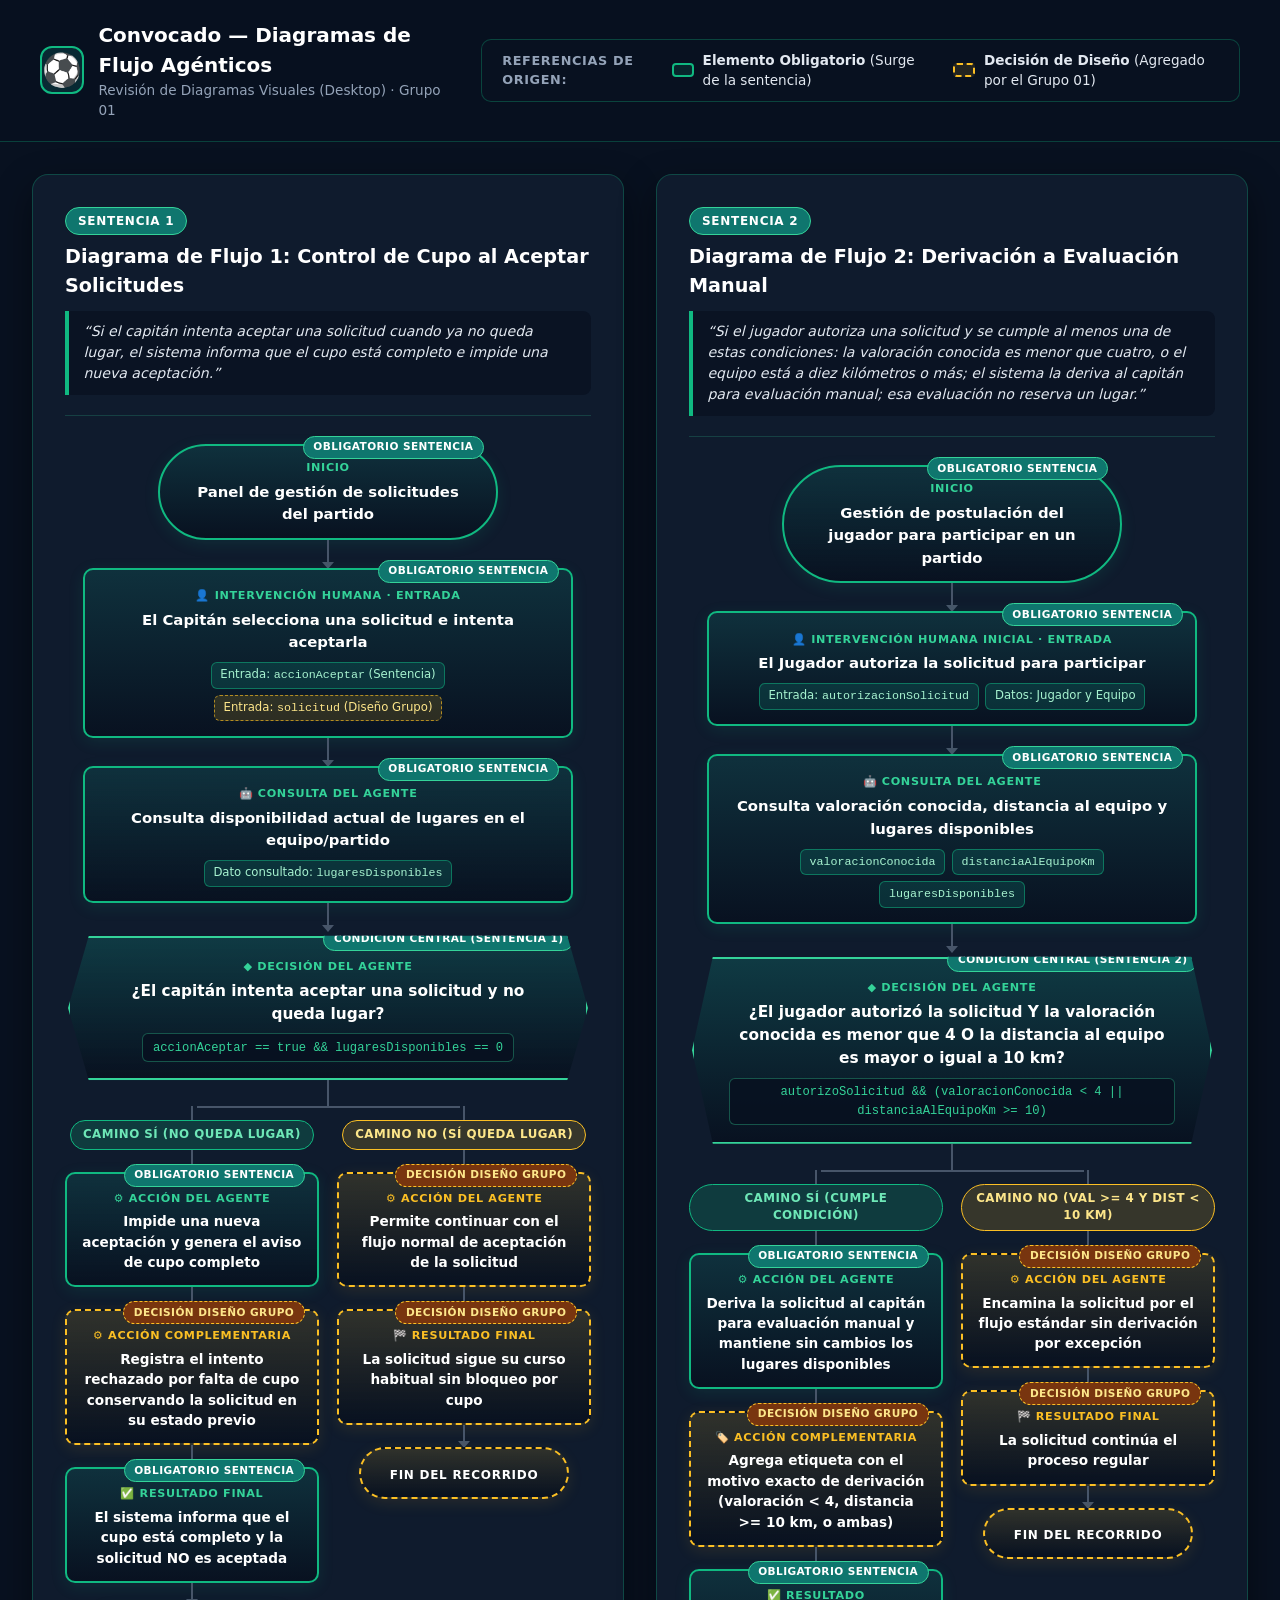
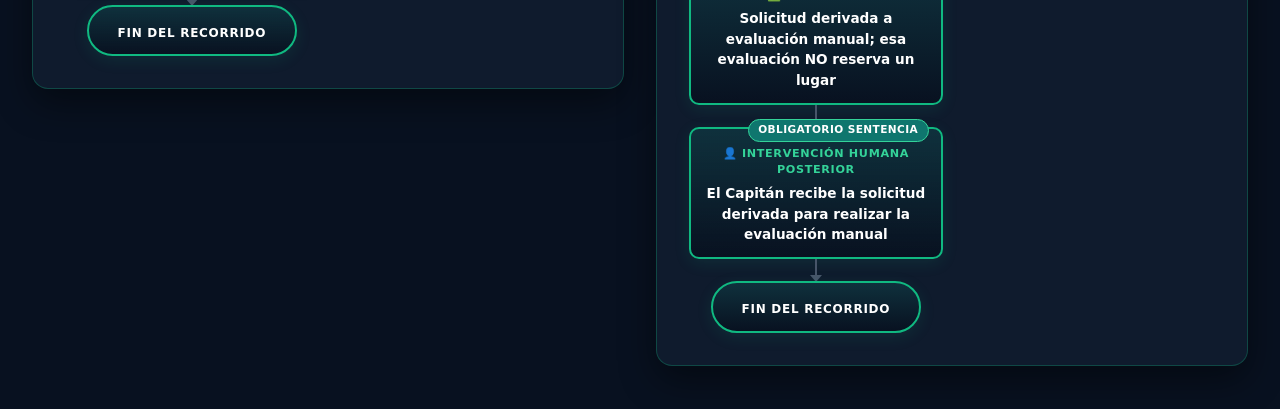
==== diagramas.html @ 51ba145c "Diagramas de flujo viuales en html y css" ====
<!DOCTYPE html>
<html lang="es">

<head>
  <meta charset="UTF-8" />
  <meta name="viewport" content="width=device-width, initial-scale=1.0" />
  <title>Diagramas de Flujo Visuales - Convocado (Grupo 01)</title>
  <link rel="stylesheet" href="diagramas.css" />
</head>

<body>

  <header class="page-header">
    <div class="header-inner">
      <div class="brand">
        <span class="brand-icon" aria-hidden="true">⚽</span>
        <div>
          <h1>Convocado — Diagramas de Flujo Agénticos</h1>
          <p>Revisión de Diagramas Visuales (Desktop) · Grupo 01</p>
        </div>
      </div>

      <!-- Leyenda Global de Origen -->
      <div class="legend" aria-label="Leyenda de distinción visual">
        <div class="legend-title">Referencias de Origen:</div>
        <div class="legend-item">
          <span class="legend-swatch swatch-mandatory"></span>
          <span><strong>Elemento Obligatorio</strong> (Surge de la sentencia)</span>
        </div>
        <div class="legend-item">
          <span class="legend-swatch swatch-design"></span>
          <span><strong>Decisión de Diseño</strong> (Agregado por el Grupo 01)</span>
        </div>
      </div>
    </div>
  </header>

  <main class="diagrams-grid">

    <!-- ===================================================================
         DIAGRAMA 1: SENTENCIA 1 (CONTROL DE CUPO)
         =================================================================== -->
    <section class="diagram-card" aria-labelledby="titulo-diagrama-1">
      <div class="diagram-header">
        <span class="sentence-tag">Sentencia 1</span>
        <h2 id="titulo-diagrama-1">Diagrama de Flujo 1: Control de Cupo al Aceptar Solicitudes</h2>
        <blockquote class="sentence-quote">
          “Si el capitán intenta aceptar una solicitud cuando ya no queda lugar, el sistema informa que el cupo está
          completo e impide una nueva aceptación.”
        </blockquote>
      </div>

      <div class="flowchart">

        <!-- 1. INICIO -->
        <div class="node node-terminal node-mandatory">
          <span class="node-origin-badge badge-mandatory">Obligatorio Sentencia</span>
          <div class="node-type">INICIO</div>
          <div class="node-title">Panel de gestión de solicitudes del partido</div>
        </div>

        <div class="connector-vertical"></div>

        <!-- 2. INTERVENCIÓN HUMANA + ENTRADA -->
        <div class="node node-human node-mandatory">
          <span class="node-origin-badge badge-mandatory">Obligatorio Sentencia</span>
          <div class="node-type">👤 INTERVENCIÓN HUMANA · ENTRADA</div>
          <div class="node-title">El Capitán selecciona una solicitud e intenta aceptarla</div>
          <div class="node-meta">
            <span class="meta-pill pill-mandatory">Entrada: <code>accionAceptar</code> (Sentencia)</span>
            <span class="meta-pill pill-design">Entrada: <code>solicitud</code> (Diseño Grupo)</span>
          </div>
        </div>

        <div class="connector-vertical"></div>

        <!-- 3. CONSULTA DEL AGENTE -->
        <div class="node node-agent-query node-mandatory">
          <span class="node-origin-badge badge-mandatory">Obligatorio Sentencia</span>
          <div class="node-type">🤖 CONSULTA DEL AGENTE</div>
          <div class="node-title">Consulta disponibilidad actual de lugares en el equipo/partido</div>
          <div class="node-meta">
            <span class="meta-pill pill-mandatory">Dato consultado: <code>lugaresDisponibles</code></span>
          </div>
        </div>

        <div class="connector-vertical"></div>

        <!-- 4. DECISIÓN CENTRAL -->
        <div class="decision-wrapper">
          <div class="node node-decision node-mandatory">
            <span class="node-origin-badge badge-mandatory">Condición Central (Sentencia 1)</span>
            <div class="node-type">◆ DECISIÓN DEL AGENTE</div>
            <div class="node-question">
              ¿El capitán intenta aceptar una solicitud y no queda lugar?
            </div>
            <div class="node-code"><code>accionAceptar == true && lugaresDisponibles == 0</code></div>
          </div>
        </div>

        <!-- BIFURCACIÓN SÍ / NO -->
        <div class="branches-container">
          <!-- Conector horizontal superior de bifurcación -->
          <div class="branch-split-bar"></div>

          <!-- CAMINO SÍ (IZQUIERDA) -->
          <div class="branch-column branch-yes">
            <div class="branch-badge badge-yes">CAMINO SÍ (No queda lugar)</div>
            <div class="connector-vertical short"></div>

            <!-- Acción Obligatoria -->
            <div class="node node-action node-mandatory">
              <span class="node-origin-badge badge-mandatory">Obligatorio Sentencia</span>
              <div class="node-type">⚙️ ACCIÓN DEL AGENTE</div>
              <div class="node-title">Impide una nueva aceptación y genera el aviso de cupo completo</div>
            </div>

            <div class="connector-vertical short"></div>

            <!-- Acción Diseño del Grupo -->
            <div class="node node-action node-design">
              <span class="node-origin-badge badge-design">Decisión Diseño Grupo</span>
              <div class="node-type">⚙️ ACCIÓN COMPLEMENTARIA</div>
              <div class="node-title">Registra el intento rechazado por falta de cupo conservando la solicitud en su
                estado previo</div>
            </div>

            <div class="connector-vertical short"></div>

            <!-- Resultado Final SÍ -->
            <div class="node node-result node-mandatory">
              <span class="node-origin-badge badge-mandatory">Obligatorio Sentencia</span>
              <div class="node-type">✅ RESULTADO FINAL</div>
              <div class="node-title">El sistema informa que el cupo está completo y la solicitud NO es aceptada</div>
            </div>

            <div class="connector-vertical short"></div>

            <div class="node node-terminal-end node-mandatory">
              FIN DEL RECORRIDO
            </div>
          </div>

          <!-- CAMINO NO (DERECHA) -->
          <div class="branch-column branch-no">
            <div class="branch-badge badge-no">CAMINO NO (Sí queda lugar)</div>
            <div class="connector-vertical short"></div>

            <!-- Acción Camino NO -->
            <div class="node node-action node-design">
              <span class="node-origin-badge badge-design">Decisión Diseño Grupo</span>
              <div class="node-type">⚙️ ACCIÓN DEL AGENTE</div>
              <div class="node-title">Permite continuar con el flujo normal de aceptación de la solicitud</div>
            </div>

            <div class="connector-vertical short"></div>

            <!-- Resultado Camino NO -->
            <div class="node node-result node-design">
              <span class="node-origin-badge badge-design">Decisión Diseño Grupo</span>
              <div class="node-type">🏁 RESULTADO FINAL</div>
              <div class="node-title">La solicitud sigue su curso habitual sin bloqueo por cupo</div>
            </div>

            <div class="connector-vertical short"></div>

            <div class="node node-terminal-end node-design">
              FIN DEL RECORRIDO
            </div>
          </div>
        </div>

      </div>
    </section>

    <!-- ===================================================================
         DIAGRAMA 2: SENTENCIA 2 (DERIVACIÓN A EVALUACIÓN MANUAL)
         =================================================================== -->
    <section class="diagram-card" aria-labelledby="titulo-diagrama-2">
      <div class="diagram-header">
        <span class="sentence-tag">Sentencia 2</span>
        <h2 id="titulo-diagrama-2">Diagrama de Flujo 2: Derivación a Evaluación Manual</h2>
        <blockquote class="sentence-quote">
          “Si el jugador autoriza una solicitud y se cumple al menos una de estas condiciones: la valoración conocida es
          menor que cuatro, o el equipo está a diez kilómetros o más; el sistema la deriva al capitán para evaluación
          manual; esa evaluación no reserva un lugar.”
        </blockquote>
      </div>

      <div class="flowchart">

        <!-- 1. INICIO -->
        <div class="node node-terminal node-mandatory">
          <span class="node-origin-badge badge-mandatory">Obligatorio Sentencia</span>
          <div class="node-type">INICIO</div>
          <div class="node-title">Gestión de postulación del jugador para participar en un partido</div>
        </div>

        <div class="connector-vertical"></div>

        <!-- 2. INTERVENCIÓN HUMANA INICIAL + ENTRADA -->
        <div class="node node-human node-mandatory">
          <span class="node-origin-badge badge-mandatory">Obligatorio Sentencia</span>
          <div class="node-type">👤 INTERVENCIÓN HUMANA INICIAL · ENTRADA</div>
          <div class="node-title">El Jugador autoriza la solicitud para participar</div>
          <div class="node-meta">
            <span class="meta-pill pill-mandatory">Entrada: <code>autorizacionSolicitud</code></span>
            <span class="meta-pill pill-mandatory">Datos: Jugador y Equipo</span>
          </div>
        </div>

        <div class="connector-vertical"></div>

        <!-- 3. CONSULTA DEL AGENTE -->
        <div class="node node-agent-query node-mandatory">
          <span class="node-origin-badge badge-mandatory">Obligatorio Sentencia</span>
          <div class="node-type">🤖 CONSULTA DEL AGENTE</div>
          <div class="node-title">Consulta valoración conocida, distancia al equipo y lugares disponibles</div>
          <div class="node-meta">
            <span class="meta-pill pill-mandatory"><code>valoracionConocida</code></span>
            <span class="meta-pill pill-mandatory"><code>distanciaAlEquipoKm</code></span>
            <span class="meta-pill pill-mandatory"><code>lugaresDisponibles</code></span>
          </div>
        </div>

        <div class="connector-vertical"></div>

        <!-- 4. DECISIÓN CENTRAL -->
        <div class="decision-wrapper">
          <div class="node node-decision node-mandatory">
            <span class="node-origin-badge badge-mandatory">Condición Central (Sentencia 2)</span>
            <div class="node-type">◆ DECISIÓN DEL AGENTE</div>
            <div class="node-question">
              ¿El jugador autorizó la solicitud Y la valoración conocida es menor que 4 O la distancia al equipo es
              mayor o igual a 10 km?
            </div>
            <div class="node-code">
              <code>autorizoSolicitud && (valoracionConocida &lt; 4 || distanciaAlEquipoKm &gt;= 10)</code></div>
          </div>
        </div>

        <!-- BIFURCACIÓN SÍ / NO -->
        <div class="branches-container">
          <div class="branch-split-bar"></div>

          <!-- CAMINO SÍ (IZQUIERDA) -->
          <div class="branch-column branch-yes">
            <div class="branch-badge badge-yes">CAMINO SÍ (Cumple condición)</div>
            <div class="connector-vertical short"></div>

            <!-- Acción Obligatoria -->
            <div class="node node-action node-mandatory">
              <span class="node-origin-badge badge-mandatory">Obligatorio Sentencia</span>
              <div class="node-type">⚙️ ACCIÓN DEL AGENTE</div>
              <div class="node-title">Deriva la solicitud al capitán para evaluación manual y mantiene sin cambios los
                lugares disponibles</div>
            </div>

            <div class="connector-vertical short"></div>

            <!-- Acción Diseño del Grupo -->
            <div class="node node-action node-design">
              <span class="node-origin-badge badge-design">Decisión Diseño Grupo</span>
              <div class="node-type">🏷️ ACCIÓN COMPLEMENTARIA</div>
              <div class="node-title">Agrega etiqueta con el motivo exacto de derivación (valoración &lt; 4, distancia
                &gt;= 10 km, o ambas)</div>
            </div>

            <div class="connector-vertical short"></div>

            <!-- Resultado Obligatorio -->
            <div class="node node-result node-mandatory">
              <span class="node-origin-badge badge-mandatory">Obligatorio Sentencia</span>
              <div class="node-type">✅ RESULTADO</div>
              <div class="node-title">Solicitud derivada a evaluación manual; esa evaluación NO reserva un lugar</div>
            </div>

            <div class="connector-vertical short"></div>

            <!-- Intervención Humana Posterior -->
            <div class="node node-human node-mandatory">
              <span class="node-origin-badge badge-mandatory">Obligatorio Sentencia</span>
              <div class="node-type">👤 INTERVENCIÓN HUMANA POSTERIOR</div>
              <div class="node-title">El Capitán recibe la solicitud derivada para realizar la evaluación manual</div>
            </div>

            <div class="connector-vertical short"></div>

            <div class="node node-terminal-end node-mandatory">
              FIN DEL RECORRIDO
            </div>
          </div>

          <!-- CAMINO NO (DERECHA) -->
          <div class="branch-column branch-no">
            <div class="branch-badge badge-no">CAMINO NO (Val &gt;= 4 Y Dist &lt; 10 km)</div>
            <div class="connector-vertical short"></div>

            <!-- Acción Camino NO -->
            <div class="node node-action node-design">
              <span class="node-origin-badge badge-design">Decisión Diseño Grupo</span>
              <div class="node-type">⚙️ ACCIÓN DEL AGENTE</div>
              <div class="node-title">Encamina la solicitud por el flujo estándar sin derivación por excepción</div>
            </div>

            <div class="connector-vertical short"></div>

            <!-- Resultado Camino NO -->
            <div class="node node-result node-design">
              <span class="node-origin-badge badge-design">Decisión Diseño Grupo</span>
              <div class="node-type">🏁 RESULTADO FINAL</div>
              <div class="node-title">La solicitud continúa el proceso regular</div>
            </div>

            <div class="connector-vertical short"></div>

            <div class="node node-terminal-end node-design">
              FIN DEL RECORRIDO
            </div>
          </div>
        </div>

      </div>
    </section>

  </main>

</body>

</html>
---- diagramas.css ----
/* ==========================================================================
   ESTILOS DE DIAGRAMAS DE FLUJO VISUALES - CONVOCADO (GRUPO 01)
   Optimizado para Desktop, Tablet y Mobile — Paleta Oficial Convocado
   ========================================================================== */

:root {
  --bg-page: #081120;
  --bg-card: #0f1b2d;
  --bg-node: #081120;
  --text-primary: #ffffff;
  --text-secondary: #e2e8f0;
  --text-muted: #94a3b8;

  /* Paleta Oficial Convocado */
  --convocado-green-main: #0f766e;
  --convocado-green-sec: #10b981;
  --convocado-green-light: #34d399;
  --convocado-yellow-accent: #fbbf24;

  /* Colores para Elementos Obligatorios de la Sentencia (Verde Convocado) */
  --mandatory-border: #10b981;
  --mandatory-bg: rgba(16, 185, 129, 0.13);
  --mandatory-badge-bg: #0f766e;
  --mandatory-badge-text: #ffffff;

  /* Colores para Decisiones de Diseño del Grupo (Amarillo Acento Logo) */
  --design-border: #fbbf24;
  --design-bg: rgba(251, 191, 36, 0.11);
  --design-badge-bg: #78350f;
  --design-badge-text: #fde68a;

  /* Acentos de tipos de nodo alineados a la identidad verde/amarilla */
  --decision-accent: #34d399;
  --human-accent: #10b981;
  --yes-color: #10b981;
  --no-color: #fbbf24;
  --line-color: #475569;
}

* {
  box-sizing: border-box;
  margin: 0;
  padding: 0;
}

body {
  font-family: 'Segoe UI', system-ui, -apple-system, sans-serif;
  background-color: var(--bg-page);
  color: var(--text-primary);
  line-height: 1.5;
  padding-bottom: 3rem;
  overflow-x: hidden;
}

/* ==========================================================================
   ENCABEZADO Y LEYENDA DE ORIGEN
   ========================================================================== */
.page-header {
  background: rgba(8, 17, 32, 0.95);
  border-bottom: 1px solid rgba(16, 185, 129, 0.28);
  padding: 1.25rem 2.5rem;
  position: sticky;
  top: 0;
  z-index: 100;
  backdrop-filter: blur(8px);
}

.header-inner {
  max-width: 1560px;
  margin: 0 auto;
  display: flex;
  align-items: center;
  justify-content: space-between;
  gap: 2rem;
}

.brand {
  display: flex;
  align-items: center;
  gap: 0.9rem;
}

.brand-icon {
  font-size: 2rem;
  background: rgba(15, 118, 110, 0.25);
  border: 2px solid var(--mandatory-border);
  width: 48px;
  height: 48px;
  border-radius: 12px;
  display: flex;
  align-items: center;
  justify-content: center;
}

.brand h1 {
  font-size: 1.25rem;
  font-weight: 700;
  color: var(--text-primary);
}

.brand p {
  font-size: 0.85rem;
  color: var(--text-muted);
}

.legend {
  display: flex;
  align-items: center;
  gap: 1.5rem;
  background: #081120;
  padding: 0.65rem 1.25rem;
  border-radius: 10px;
  border: 1px solid rgba(16, 185, 129, 0.3);
}

.legend-title {
  font-size: 0.8rem;
  text-transform: uppercase;
  letter-spacing: 0.05em;
  color: var(--text-muted);
  font-weight: 700;
}

.legend-item {
  display: flex;
  align-items: center;
  gap: 0.55rem;
  font-size: 0.85rem;
  color: var(--text-secondary);
}

.legend-swatch {
  width: 22px;
  height: 14px;
  border-radius: 4px;
  display: inline-block;
  flex-shrink: 0;
}

.swatch-mandatory {
  background: var(--mandatory-bg);
  border: 2px solid var(--mandatory-border);
}

.swatch-design {
  background: var(--design-bg);
  border: 2px dashed var(--design-border);
}

/* ==========================================================================
   GRILLA DE LOS DOS DIAGRAMAS EN DESKTOP
   ========================================================================== */
.diagrams-grid {
  max-width: 1560px;
  margin: 2rem auto 0;
  padding: 0 2rem;
  display: grid;
  grid-template-columns: 1fr 1fr;
  gap: 2rem;
  align-items: start;
}

.diagram-card {
  background: var(--bg-card);
  border: 1px solid rgba(16, 185, 129, 0.28);
  border-radius: 16px;
  padding: 2rem;
  box-shadow: 0 14px 36px rgba(0, 0, 0, 0.45);
  width: 100%;
  overflow: hidden;
}

.diagram-header {
  margin-bottom: 1.75rem;
  border-bottom: 1px solid rgba(52, 211, 153, 0.2);
  padding-bottom: 1.25rem;
}

.sentence-tag {
  display: inline-block;
  background: var(--convocado-green-main);
  color: #ffffff;
  border: 1px solid var(--convocado-green-light);
  font-size: 0.75rem;
  font-weight: 700;
  text-transform: uppercase;
  letter-spacing: 0.06em;
  padding: 0.25rem 0.75rem;
  border-radius: 999px;
  margin-bottom: 0.5rem;
}

.diagram-header h2 {
  font-size: 1.2rem;
  margin-bottom: 0.65rem;
  color: #ffffff;
}

.sentence-quote {
  font-size: 0.88rem;
  color: var(--text-secondary);
  background: rgba(8, 17, 32, 0.75);
  border-left: 4px solid var(--mandatory-border);
  padding: 0.65rem 0.9rem;
  border-radius: 0 8px 8px 0;
  font-style: italic;
}

/* ==========================================================================
   ESTRUCTURA DEL DIAGRAMA DE FLUJO (NODOS Y CONECTORES)
   ========================================================================== */
.flowchart {
  display: flex;
  flex-direction: column;
  align-items: center;
  width: 100%;
}

.node {
  position: relative;
  width: 100%;
  max-width: 490px;
  background: var(--bg-node);
  border-radius: 10px;
  padding: 1.15rem 1.15rem 0.9rem;
  text-align: center;
  transition: transform 0.15s ease, box-shadow 0.15s ease;
  overflow-wrap: break-word;
  word-wrap: break-word;
}

/* Distinción visual clave: Obligatorio (Verde) vs. Diseño del Grupo (Amarillo) */
.node-mandatory {
  border: 2px solid var(--mandatory-border);
  background: linear-gradient(180deg, rgba(15, 118, 110, 0.24) 0%, rgba(8, 17, 32, 0.96) 100%);
  box-shadow: 0 4px 16px rgba(16, 185, 129, 0.12);
}

.node-design {
  border: 2px dashed var(--design-border);
  background: linear-gradient(180deg, rgba(251, 191, 36, 0.14) 0%, rgba(8, 17, 32, 0.96) 100%);
  box-shadow: 0 4px 16px rgba(251, 191, 36, 0.1);
}

/* Etiqueta flotante de origen en cada nodo */
.node-origin-badge {
  position: absolute;
  top: -10px;
  right: 12px;
  font-size: 0.66rem;
  font-weight: 700;
  text-transform: uppercase;
  letter-spacing: 0.04em;
  padding: 0.16rem 0.6rem;
  border-radius: 999px;
}

.badge-mandatory {
  background: var(--mandatory-badge-bg);
  color: var(--mandatory-badge-text);
  border: 1px solid var(--convocado-green-light);
}

.badge-design {
  background: var(--design-badge-bg);
  color: var(--design-badge-text);
  border: 1px dashed var(--design-border);
}

/* Formas según tipo de nodo de diagrama */
.node-terminal {
  max-width: 340px;
  border-radius: 999px;
  padding: 0.9rem 1.4rem 0.75rem;
}

.node-terminal-end {
  max-width: 210px;
  border-radius: 999px;
  padding: 0.45rem 1rem;
  font-size: 0.75rem;
  font-weight: 700;
  letter-spacing: 0.06em;
}

.node-decision {
  max-width: 520px;
  border-width: 2.5px;
  border-color: var(--convocado-green-light);
  background: linear-gradient(180deg, rgba(15, 118, 110, 0.34) 0%, rgba(8, 17, 32, 0.97) 100%);
  clip-path: polygon(4% 0%, 96% 0%, 100% 50%, 96% 100%, 4% 100%, 0% 50%);
  padding: 1.35rem 2.2rem 1.05rem;
}

.decision-wrapper {
  width: 100%;
  display: flex;
  justify-content: center;
  position: relative;
  padding-top: 0.3rem;
}

.node-type {
  font-size: 0.7rem;
  font-weight: 800;
  letter-spacing: 0.06em;
  text-transform: uppercase;
  color: var(--convocado-green-light);
  margin-bottom: 0.25rem;
}

.node-design .node-type {
  color: var(--convocado-yellow-accent);
}

.node-title {
  font-size: 0.93rem;
  font-weight: 600;
  color: var(--text-primary);
}

.node-question {
  font-size: 0.96rem;
  font-weight: 700;
  color: #ffffff;
  margin: 0.2rem 0 0.45rem;
}

.node-code {
  font-size: 0.76rem;
  color: var(--convocado-green-light);
  background: rgba(8, 17, 32, 0.85);
  display: inline-block;
  max-width: 100%;
  padding: 0.22rem 0.65rem;
  border-radius: 6px;
  border: 1px solid rgba(52, 211, 153, 0.35);
  white-space: normal;
  word-break: break-word;
}

/* Metadatos internos de entrada/consulta */
.node-meta {
  margin-top: 0.55rem;
  display: flex;
  flex-wrap: wrap;
  justify-content: center;
  gap: 0.4rem;
}

.meta-pill {
  font-size: 0.73rem;
  padding: 0.18rem 0.55rem;
  border-radius: 6px;
}

.pill-mandatory {
  background: rgba(15, 118, 110, 0.28);
  color: #a7f3d0;
  border: 1px solid rgba(16, 185, 129, 0.5);
}

.pill-design {
  background: rgba(251, 191, 36, 0.15);
  color: #fde68a;
  border: 1px dashed rgba(251, 191, 36, 0.65);
}

/* ==========================================================================
   CONECTORES Y FLECHAS
   ========================================================================== */
.connector-vertical {
  width: 2px;
  height: 28px;
  background-color: var(--line-color);
  position: relative;
}

.connector-vertical.short {
  height: 22px;
}

.connector-vertical::after {
  content: '';
  position: absolute;
  bottom: -1px;
  left: 50%;
  transform: translateX(-50%);
  border-left: 6px solid transparent;
  border-right: 6px solid transparent;
  border-top: 7px solid var(--line-color);
}

/* ==========================================================================
   BIFURCACIÓN DE CAMINOS SÍ / NO
   ========================================================================== */
.branches-container {
  width: 100%;
  position: relative;
  display: grid;
  grid-template-columns: 1fr 1fr;
  gap: 1.15rem;
  padding-top: 22px;
  margin-top: 4px;
}

.branches-container::before {
  content: '';
  position: absolute;
  top: -4px;
  left: 50%;
  transform: translateX(-50%);
  width: 2px;
  height: 26px;
  background-color: var(--line-color);
}

.branch-split-bar {
  position: absolute;
  top: 22px;
  left: 25%;
  right: 25%;
  height: 2px;
  background-color: var(--line-color);
}

.branch-column {
  display: flex;
  flex-direction: column;
  align-items: center;
  position: relative;
  min-width: 0;
}

.branch-column::before {
  content: '';
  position: absolute;
  top: 0;
  left: 50%;
  transform: translateX(-50%);
  width: 2px;
  height: 14px;
  background-color: var(--line-color);
}

.branch-badge {
  margin-top: 14px;
  font-size: 0.74rem;
  font-weight: 800;
  letter-spacing: 0.04em;
  padding: 0.3rem 0.75rem;
  border-radius: 999px;
  text-transform: uppercase;
  text-align: center;
}

.badge-yes {
  background: rgba(16, 185, 129, 0.2);
  color: #6ee7b7;
  border: 1.5px solid var(--yes-color);
}

.badge-no {
  background: rgba(251, 191, 36, 0.16);
  color: #fde68a;
  border: 1.5px solid var(--no-color);
}

.branch-column .node {
  padding: 1.05rem 0.9rem 0.8rem;
}

.branch-column .node-title {
  font-size: 0.85rem;
}

/* ==========================================================================
   ADAPTACIÓN RESPONSIVE DE DIAGRAMAS (TABLET Y MOBILE)
   ========================================================================== */
@media (max-width: 1100px) {
  .diagrams-grid {
    grid-template-columns: 1fr;
    padding: 0 1.25rem;
  }

  .header-inner {
    flex-direction: column;
    align-items: flex-start;
    gap: 1rem;
  }

  .legend {
    flex-wrap: wrap;
    width: 100%;
  }
}

@media (max-width: 680px) {
  .diagram-card {
    padding: 1.25rem 1rem;
  }

  .node-decision {
    clip-path: none;
    border-radius: 12px;
    padding: 1.35rem 1rem 1rem;
  }

  .node-origin-badge {
    position: static;
    display: inline-block;
    margin-bottom: 0.45rem;
  }

  .node,
  .branch-column .node {
    padding: 0.9rem 0.85rem;
  }

  /* Apilar Camino SÍ y Camino NO en pantallas móviles para evitar overflow horizontal */
  .branches-container {
    grid-template-columns: 1fr;
    gap: 1.75rem;
    padding-top: 12px;
  }

  .branch-split-bar {
    display: none;
  }

  .branches-container::before {
    height: 16px;
  }

  .branch-column::before {
    display: none;
  }

  .branch-badge {
    margin-top: 4px;
    width: 100%;
    max-width: 320px;
  }
}
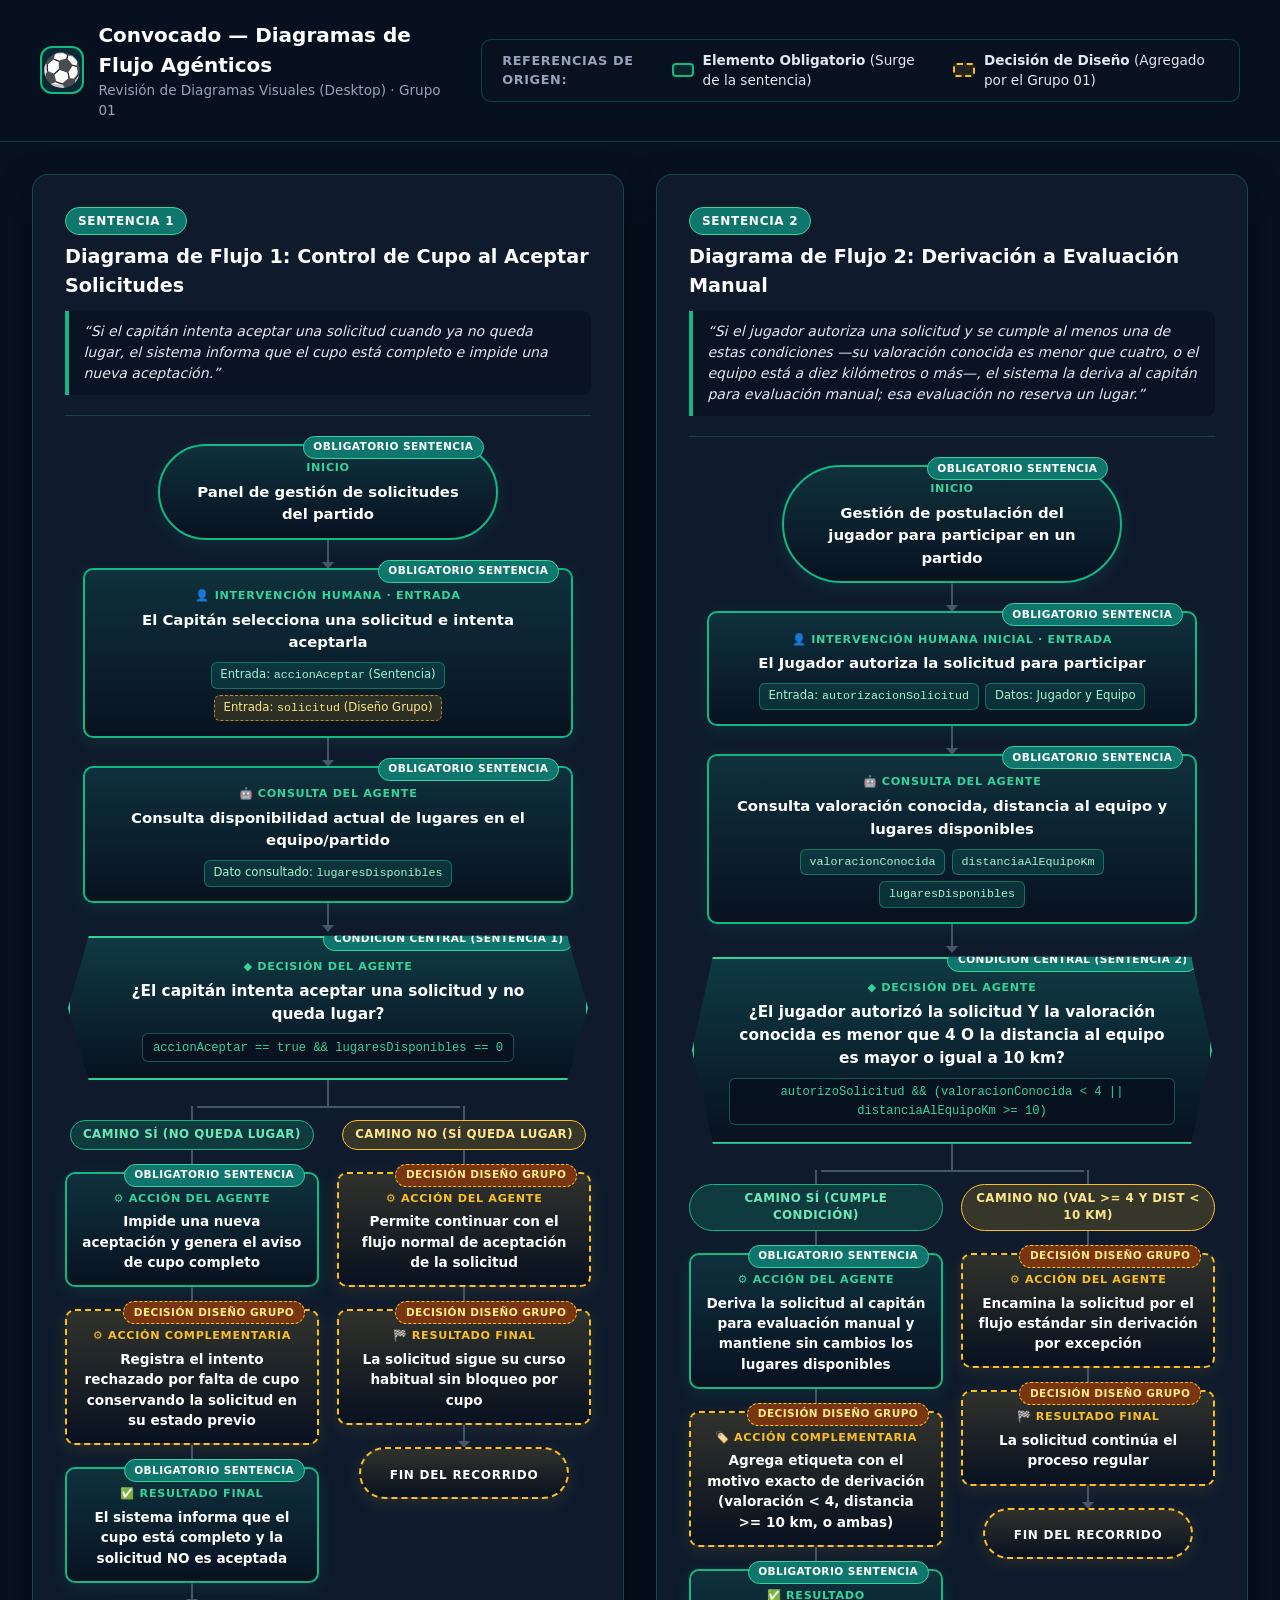
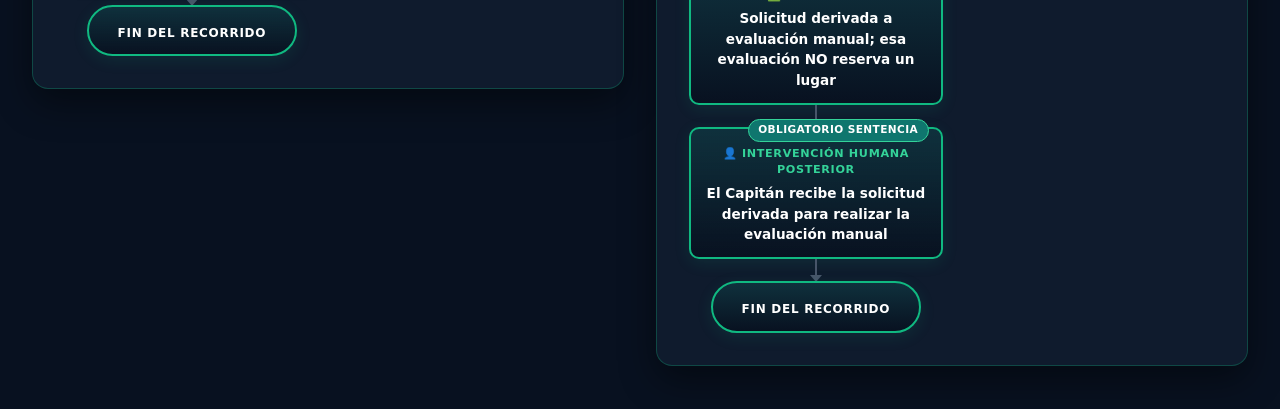
==== commit 26448f7a: "Corrige contenido oficial y funcionamiento de desplegables" ====
--- a/diagramas.html
+++ b/diagramas.html
@@ -181,9 +181,7 @@
         <span class="sentence-tag">Sentencia 2</span>
         <h2 id="titulo-diagrama-2">Diagrama de Flujo 2: Derivación a Evaluación Manual</h2>
         <blockquote class="sentence-quote">
-          “Si el jugador autoriza una solicitud y se cumple al menos una de estas condiciones: la valoración conocida es
-          menor que cuatro, o el equipo está a diez kilómetros o más; el sistema la deriva al capitán para evaluación
-          manual; esa evaluación no reserva un lugar.”
+          “Si el jugador autoriza una solicitud y se cumple al menos una de estas condiciones —su valoración conocida es menor que cuatro, o el equipo está a diez kilómetros o más—, el sistema la deriva al capitán para evaluación manual; esa evaluación no reserva un lugar.”
         </blockquote>
       </div>
 
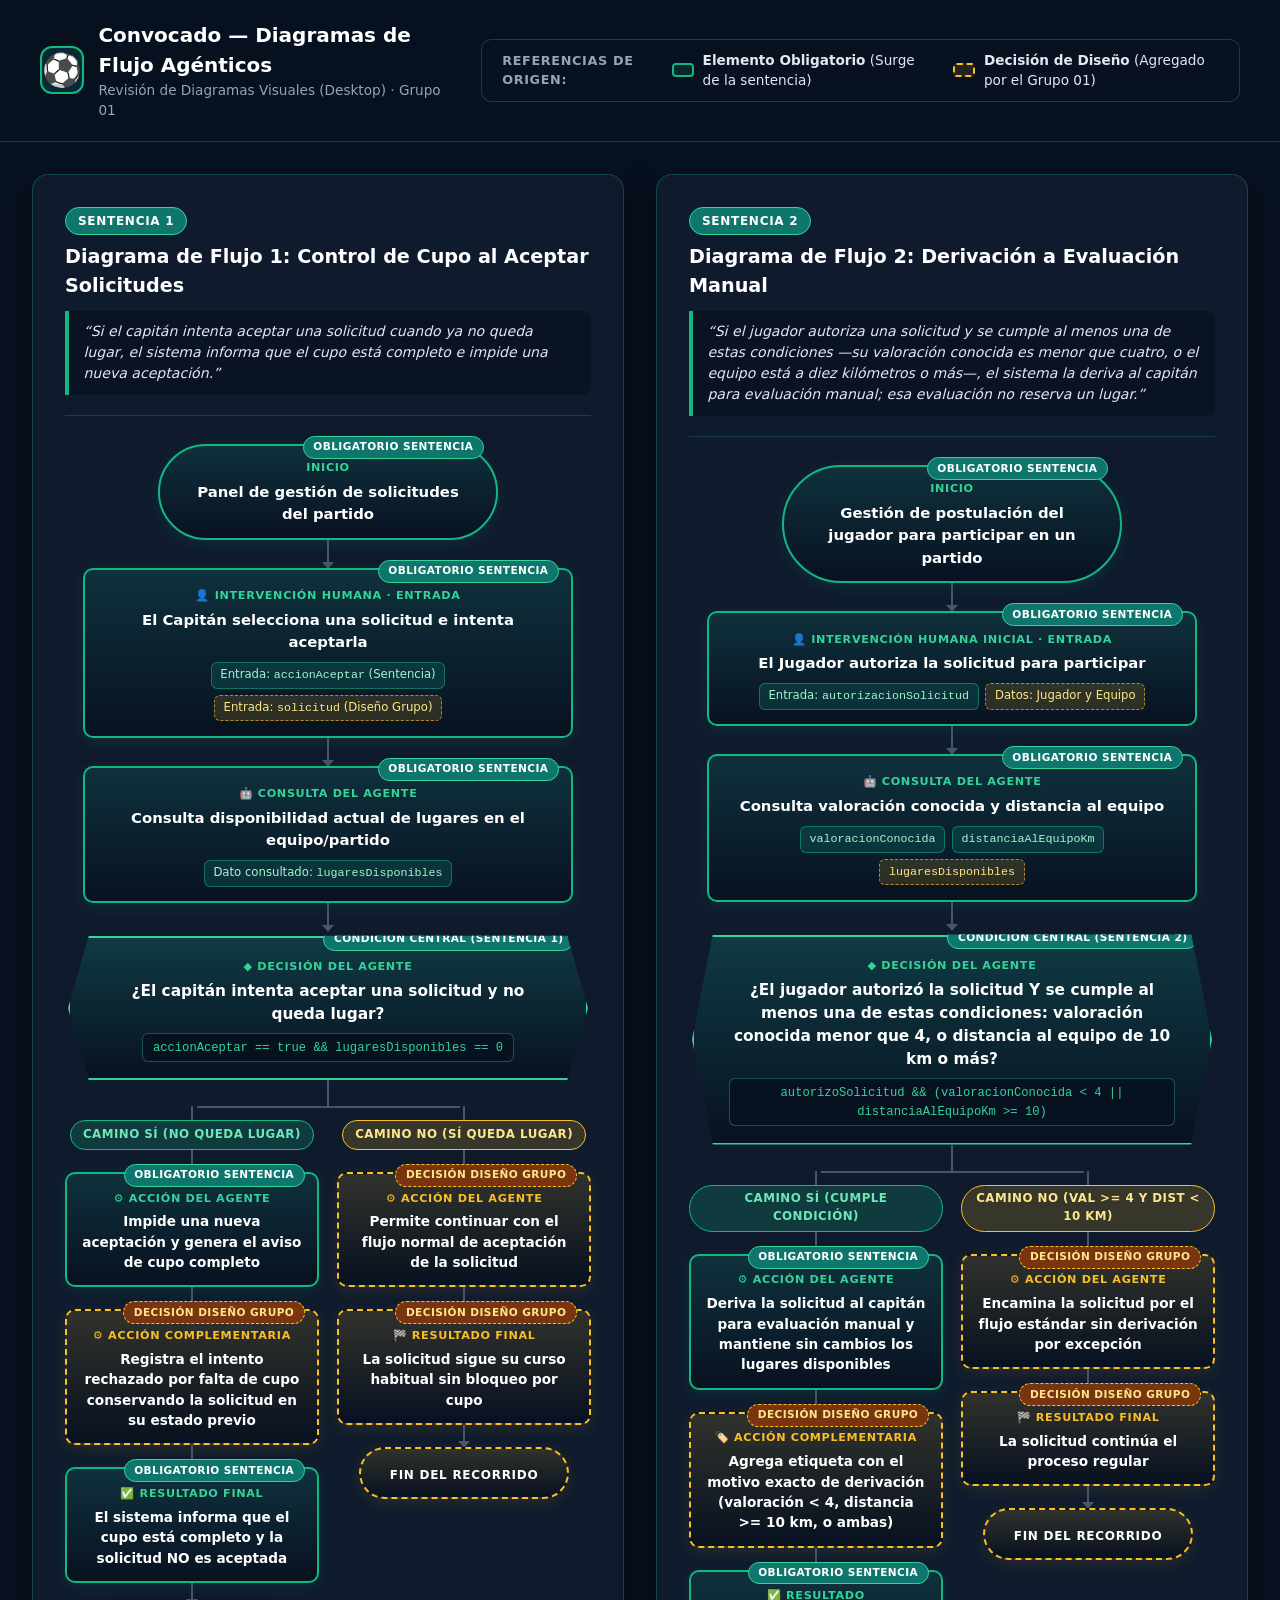
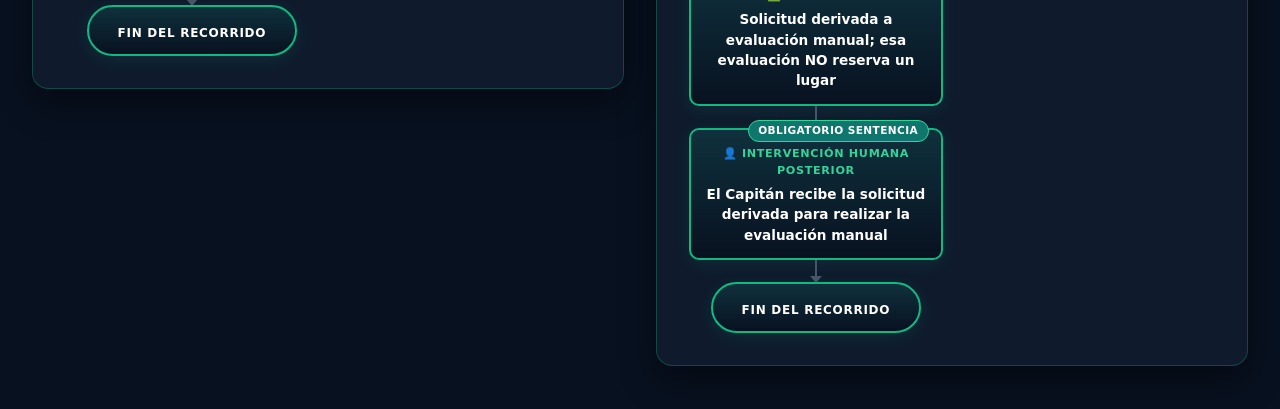
==== commit 661b094e: "Alinea diagramas y análisis con la corrección de la Sentencia 2" ====
--- a/diagramas.html
+++ b/diagramas.html
@@ -203,7 +203,7 @@
           <div class="node-title">El Jugador autoriza la solicitud para participar</div>
           <div class="node-meta">
             <span class="meta-pill pill-mandatory">Entrada: <code>autorizacionSolicitud</code></span>
-            <span class="meta-pill pill-mandatory">Datos: Jugador y Equipo</span>
+            <span class="meta-pill pill-design">Datos: Jugador y Equipo</span>
           </div>
         </div>
 
@@ -213,11 +213,11 @@
         <div class="node node-agent-query node-mandatory">
           <span class="node-origin-badge badge-mandatory">Obligatorio Sentencia</span>
           <div class="node-type">🤖 CONSULTA DEL AGENTE</div>
-          <div class="node-title">Consulta valoración conocida, distancia al equipo y lugares disponibles</div>
+          <div class="node-title">Consulta valoración conocida y distancia al equipo</div>
           <div class="node-meta">
             <span class="meta-pill pill-mandatory"><code>valoracionConocida</code></span>
             <span class="meta-pill pill-mandatory"><code>distanciaAlEquipoKm</code></span>
-            <span class="meta-pill pill-mandatory"><code>lugaresDisponibles</code></span>
+            <span class="meta-pill pill-design"><code>lugaresDisponibles</code></span>
           </div>
         </div>
 
@@ -229,8 +229,7 @@
             <span class="node-origin-badge badge-mandatory">Condición Central (Sentencia 2)</span>
             <div class="node-type">◆ DECISIÓN DEL AGENTE</div>
             <div class="node-question">
-              ¿El jugador autorizó la solicitud Y la valoración conocida es menor que 4 O la distancia al equipo es
-              mayor o igual a 10 km?
+              ¿El jugador autorizó la solicitud Y se cumple al menos una de estas condiciones: valoración conocida menor que 4, o distancia al equipo de 10 km o más?
             </div>
             <div class="node-code">
               <code>autorizoSolicitud && (valoracionConocida &lt; 4 || distanciaAlEquipoKm &gt;= 10)</code></div>
